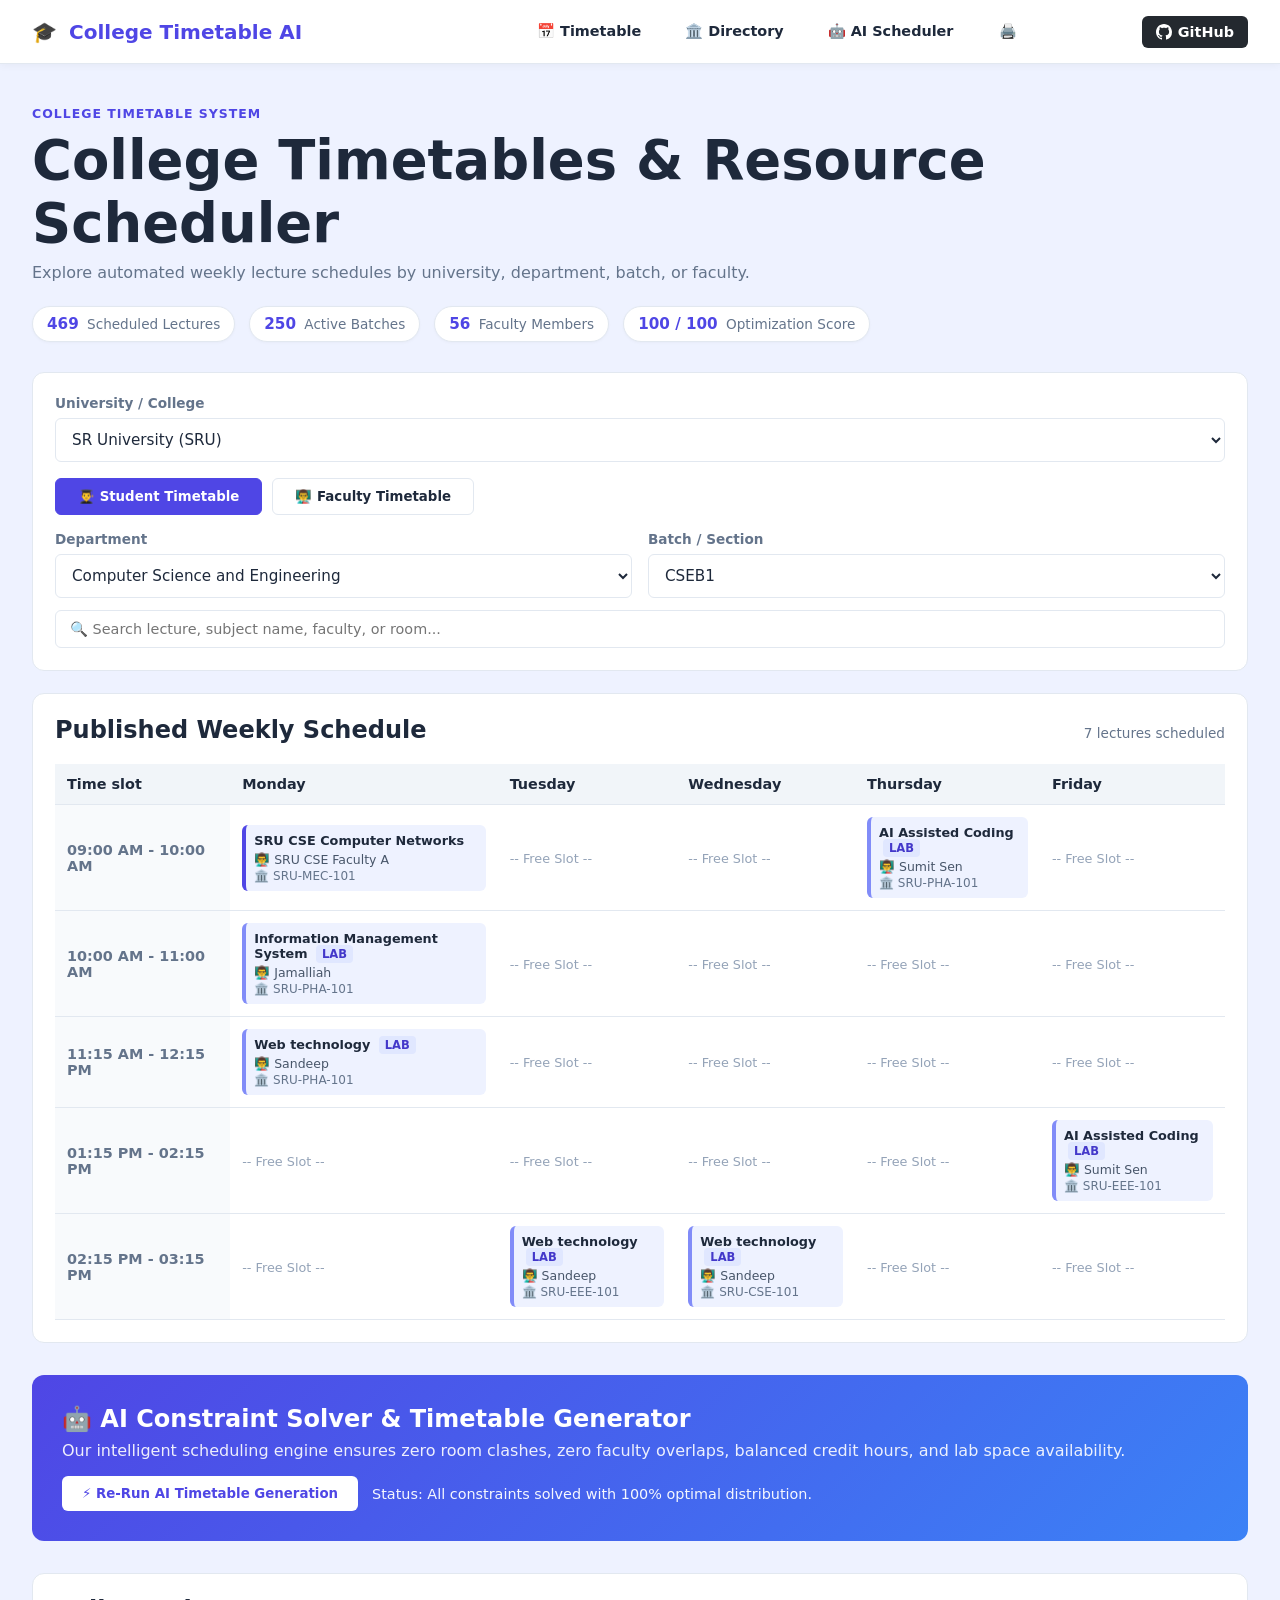
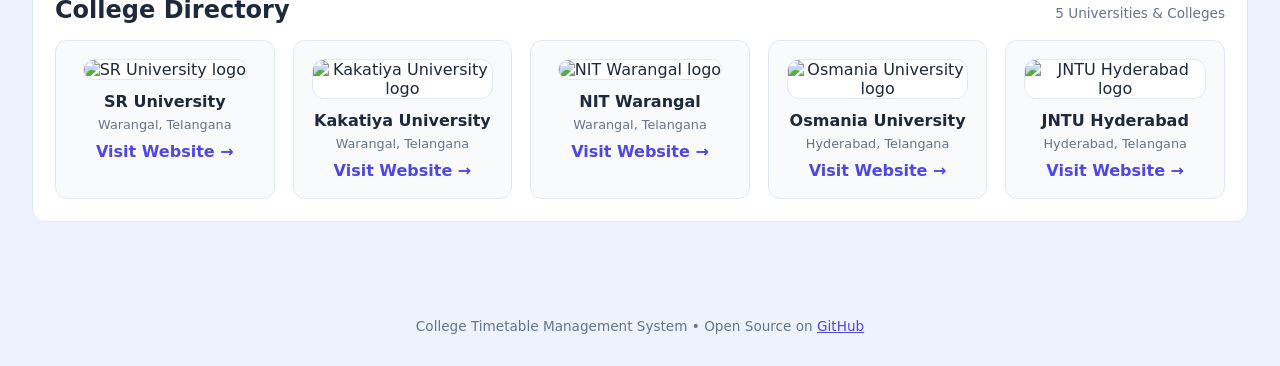
==== index.html @ f6eda003 "Add GitHub Pages website and automated deployment workflow" ====
<!DOCTYPE html>
<html lang="en">
<head>
    <meta charset="UTF-8">
    <meta name="viewport" content="width=device-width, initial-scale=1.0">
    <title>College Timetable & AI Resource Scheduler</title>
    <link rel="stylesheet" href="css/style.css">
    <style>
        .nav-bar {
            display: flex;
            justify-content: space-between;
            align-items: center;
            background: #ffffff;
            border-bottom: 1px solid var(--border-color);
            padding: 14px 32px;
            position: sticky;
            top: 0;
            z-index: 100;
            box-shadow: 0 2px 8px rgba(0,0,0,0.04);
        }
        .nav-brand {
            display: flex;
            align-items: center;
            gap: 12px;
            font-size: 1.25rem;
            font-weight: 700;
            color: var(--primary);
            text-decoration: none;
        }
        .nav-links {
            display: flex;
            gap: 16px;
            align-items: center;
        }
        .nav-links a, .nav-links button {
            color: var(--text-main);
            text-decoration: none;
            font-weight: 600;
            font-size: 0.9rem;
            padding: 8px 14px;
            border-radius: 6px;
            transition: all 0.2s ease;
            background: none;
            border: none;
            cursor: pointer;
        }
        .nav-links a:hover, .nav-links button:hover {
            background: #eef2ff;
            color: var(--primary);
        }
        .btn-gh {
            background: #24292f !important;
            color: #ffffff !important;
            display: inline-flex;
            align-items: center;
            gap: 6px;
        }
        .btn-gh:hover {
            background: #000000 !important;
            color: #ffffff !important;
        }
        .stats-badge-row {
            display: flex;
            gap: 14px;
            flex-wrap: wrap;
            margin-top: 18px;
        }
        .stat-pill {
            background: #ffffff;
            border: 1px solid var(--border-color);
            padding: 8px 14px;
            border-radius: 20px;
            font-size: 0.85rem;
            color: var(--text-muted);
            box-shadow: 0 1px 3px rgba(0,0,0,0.03);
        }
        .stat-pill strong {
            color: var(--primary);
            font-size: 0.95rem;
            margin-right: 4px;
        }
        .search-bar-wrap {
            margin-top: 12px;
            position: relative;
        }
        .search-bar-wrap input {
            width: 100%;
            padding: 10px 14px;
            border: 1px solid var(--border-color);
            border-radius: 6px;
            font-size: 0.9rem;
            background: #ffffff;
        }
        .print-btn {
            background: var(--primary);
            color: white !important;
            border-radius: 6px;
            padding: 9px 16px !important;
        }
        @media print {
            .nav-bar, .public-controls, .viewer-choice, .college-directory, .ai-control-box, .print-btn, .search-bar-wrap {
                display: none !important;
            }
            .public-shell {
                padding: 0 !important;
                width: 100% !important;
            }
            .public-table-wrap {
                border: none !important;
                padding: 0 !important;
            }
        }
    </style>
</head>
<body class="public-page">
    <nav class="nav-bar">
        <a href="#top" class="nav-brand">
            <span>🎓</span>
            <span>College Timetable AI</span>
        </a>
        <div class="nav-links">
            <a href="#timetable-section">📅 Timetable</a>
            <a href="#colleges-section">🏛️ Directory</a>
            <a href="#ai-section">🤖 AI Scheduler</a>
            <button class="print-btn" onclick="printTimetable()">🖨️ Print / PDF</button>
            <a class="btn-gh" href="https://github.com/2503a52753-Purna/College_timetable_generator" target="_blank" rel="noopener">
                <svg height="16" width="16" viewBox="0 0 16 16" fill="currentColor">
                    <path d="M8 0C3.58 0 0 3.58 0 8c0 3.54 2.29 6.53 5.47 7.59.4.07.55-.17.55-.38 0-.19-.01-.82-.01-1.49-2.01.37-2.53-.49-2.69-.94-.09-.23-.48-.94-.82-1.13-.28-.15-.68-.52-.01-.53.63-.01 1.08.58 1.23.82.72 1.21 1.87.87 2.33.66.07-.52.28-.87.51-1.07-1.78-.2-3.64-.89-3.64-3.95 0-.87.31-1.59.82-2.15-.08-.2-.36-1.02.08-2.12 0 0 .67-.21 2.2.82.64-.18 1.32-.27 2-.27.68 0 1.36.09 2 .27 1.53-1.04 2.2-.82 2.2-.82.44 1.1.16 1.92.08 2.12.51.56.82 1.27.82 2.15 0 3.07-1.87 3.75-3.65 3.95.29.25.54.73.54 1.48 0 1.07-.01 1.93-.01 2.2 0 .21.15.46.55.38A8.013 8.013 0 0016 8c0-4.42-3.58-8-8-8z"></path>
                </svg>
                GitHub
            </a>
        </div>
    </nav>

    <main class="public-shell" id="top">
        <header class="public-header">
            <div>
                <p class="eyebrow">College Timetable System</p>
                <h1>College Timetables & Resource Scheduler</h1>
                <p class="public-subtitle">Explore automated weekly lecture schedules by university, department, batch, or faculty.</p>
                
                <div class="stats-badge-row">
                    <span class="stat-pill"><strong id="total-entries-count">469</strong> Scheduled Lectures</span>
                    <span class="stat-pill"><strong id="total-sections-count">250</strong> Active Batches</span>
                    <span class="stat-pill"><strong id="total-faculty-count">56</strong> Faculty Members</span>
                    <span class="stat-pill"><strong id="score-display">100 / 100</strong> Optimization Score</span>
                </div>
            </div>
        </header>

        <!-- Filter Controls -->
        <section class="public-controls" id="timetable-section" aria-label="Timetable filters">
            <div class="college-select-row">
                <label>University / College
                    <select id="filter-college">
                        <option value="">Loading Colleges...</option>
                    </select>
                </label>
            </div>

            <div class="viewer-choice" style="margin-top: 16px; margin-bottom: 16px; padding: 0; border: none; background: transparent;">
                <div class="viewer-choice-buttons">
                    <button class="viewer-choice-button active" id="student-choice" type="button">👨‍🎓 Student Timetable</button>
                    <button class="viewer-choice-button" id="faculty-choice" type="button">👨‍🏫 Faculty Timetable</button>
                </div>
            </div>

            <div class="student-filters viewer-filters">
                <label>Department
                    <select id="filter-dept">
                        <option value="">Select college first</option>
                    </select>
                </label>
                <label>Batch / Section
                    <select id="filter-section" disabled>
                        <option value="">Select department first</option>
                    </select>
                </label>
            </div>

            <div class="faculty-filters viewer-filters hidden">
                <label>Faculty Member
                    <select id="filter-faculty">
                        <option value="">Select college first</option>
                    </select>
                </label>
            </div>

            <div class="search-bar-wrap">
                <input type="text" id="timetable-search" placeholder="🔍 Search lecture, subject name, faculty, or room...">
            </div>
        </section>

        <!-- Published Timetable Matrix -->
        <section class="public-table-wrap">
            <div class="table-heading">
                <h2>Published Weekly Schedule</h2>
                <span id="result-count">Select a section</span>
            </div>
            <div class="table-responsive">
                <table class="data-table" id="public-timetable">
                    <thead>
                        <tr>
                            <th style="min-width: 140px;">Time slot</th>
                            <th>Monday</th>
                            <th>Tuesday</th>
                            <th>Wednesday</th>
                            <th>Thursday</th>
                            <th>Friday</th>
                        </tr>
                    </thead>
                    <tbody id="timetable-matrix-body">
                        <tr><td colspan="6" class="timetable-empty">Loading timetable data...</td></tr>
                    </tbody>
                </table>
            </div>
        </section>

        <!-- AI Scheduler Simulation -->
        <section class="ai-control-box" id="ai-section" style="margin-top: 32px;">
            <h2>🤖 AI Constraint Solver & Timetable Generator</h2>
            <p>Our intelligent scheduling engine ensures zero room clashes, zero faculty overlaps, balanced credit hours, and lab space availability.</p>
            <div style="display: flex; gap: 14px; align-items: center; flex-wrap: wrap;">
                <button class="btn btn-primary" id="btn-run-ai" onclick="runAiScheduler()">⚡ Re-Run AI Timetable Generation</button>
                <span id="ai-status-text" style="font-size: 0.9rem; opacity: 0.95;">Status: All constraints solved with 100% optimal distribution.</span>
            </div>
        </section>

        <!-- College Directory -->
        <section class="college-directory" id="colleges-section" style="margin-top: 32px;">
            <div class="table-heading">
                <h2>College Directory</h2>
                <span id="college-count">5 Universities</span>
            </div>
            <div id="college-grid" class="college-grid"></div>
        </section>
    </main>

    <footer style="text-align: center; padding: 32px; color: var(--text-muted); font-size: 0.85rem;">
        <p>College Timetable Management System &bull; Open Source on <a href="https://github.com/2503a52753-Purna/College_timetable_generator" style="color: var(--primary);">GitHub</a></p>
    </footer>

    <script src="js/app.js"></script>
</body>
</html>
---- css/style.css ----
:root {
    --primary: #4f46e5;
    --primary-hover: #4338ca;
    --success: #16a34a;
    --bg-color: #f8fafc;
    --card-bg: #ffffff;
    --text-main: #1e293b;
    --text-muted: #64748b;
    --border-color: #e2e8f0;
    --sidebar-width: 260px;
}

* {
    box-sizing: border-box;
    margin: 0;
    padding: 0;
    font-family: 'Segoe UI', system-ui, -apple-system, sans-serif;
}

body {
    background-color: var(--bg-color);
    color: var(--text-main);
}

.app-container {
    display: flex;
    min-height: 100vh;
}

/* Sidebar */
.sidebar {
    width: var(--sidebar-width);
    background-color: var(--card-bg);
    border-right: 1px solid var(--border-color);
    display: flex;
    flex-direction: column;
    position: fixed;
    height: 100vh;
}

.brand {
    padding: 24px;
    border-bottom: 1px solid var(--border-color);
}

.brand h2 { font-size: 1.25rem; color: var(--primary); }
.brand p { font-size: 0.8rem; color: var(--text-muted); }

.nav-menu {
    padding: 16px;
    display: flex;
    flex-direction: column;
    gap: 8px;
}

.nav-link {
    padding: 12px 16px;
    color: var(--text-main);
    text-decoration: none;
    border-radius: 8px;
    font-weight: 500;
    transition: background 0.2s;
}

.nav-link:hover, .nav-link.active {
    background-color: #eef2ff;
    color: var(--primary);
}

/* Main Content */
.main-content {
    flex: 1;
    margin-left: var(--sidebar-width);
    padding: 32px;
}

.topbar {
    display: flex;
    justify-content: space-between;
    align-items: center;
    margin-bottom: 24px;
}

.topbar h1 { font-size: 1.5rem; }

.user-profile {
    background: var(--card-bg);
    padding: 8px 16px;
    border-radius: 20px;
    border: 1px solid var(--border-color);
    font-size: 0.9rem;
    font-weight: 600;
}

.user-actions { display: flex; align-items: center; gap: 10px; }
.btn-logout { background: #e2e8f0; color: var(--text-main); padding: 8px 12px; }

.auth-page, .public-page { min-height: 100vh; background: #eef2ff; }
.auth-page { display: grid; place-items: center; padding: 24px; }
.login-card { width: min(100%, 420px); background: var(--card-bg); padding: 36px; border: 1px solid var(--border-color); border-radius: 12px; box-shadow: 0 20px 45px rgba(30, 41, 59, 0.12); }
.eyebrow { color: var(--primary); font-size: 0.78rem; font-weight: 700; letter-spacing: 0.08em; text-transform: uppercase; }
.login-card h1, .public-header h1 { margin: 8px 0; }
.login-copy, .public-subtitle { color: var(--text-muted); margin-bottom: 24px; }
.login-card form { display: grid; gap: 8px; }
.login-card input { padding: 11px 12px; border: 1px solid var(--border-color); border-radius: 6px; margin-bottom: 10px; font-size: 1rem; }
.btn-login { background: var(--primary); color: white; margin-top: 8px; }
.form-error { background: #fee2e2; color: #991b1b; padding: 10px 12px; border-radius: 6px; margin-bottom: 16px; }
.back-link, .admin-link { display: inline-block; color: var(--primary); font-weight: 600; margin-top: 20px; text-decoration: none; }
.portal-options { display: grid; gap: 12px; margin-top: 26px; }
.portal-option { display: grid; grid-template-columns: 42px 1fr auto; align-items: center; gap: 14px; padding: 16px; border: 1px solid var(--border-color); border-radius: 8px; color: var(--text-main); text-decoration: none; transition: border-color 0.2s, transform 0.2s; }
.portal-option:hover { border-color: var(--primary); transform: translateY(-2px); }
.portal-option strong, .portal-option small { display: block; }
.portal-option small { color: var(--text-muted); margin-top: 4px; }
.portal-icon { display: grid; place-items: center; width: 38px; height: 38px; border-radius: 50%; background: #eef2ff; color: var(--primary); font-weight: 800; }
.public-shell { width: min(1400px, 100%); margin: 0 auto; padding: 42px 32px; }
.public-header { display: flex; justify-content: space-between; align-items: flex-start; gap: 24px; margin-bottom: 30px; }
.public-header h1 { font-size: clamp(2rem, 5vw, 3.4rem); }
.admin-link { margin-top: 4px; white-space: nowrap; }
.public-controls, .public-table-wrap, .college-directory { background: var(--card-bg); border: 1px solid var(--border-color); border-radius: 12px; padding: 22px; }
.viewer-choice { background: var(--card-bg); border: 1px solid var(--border-color); border-radius: 12px; padding: 22px; margin-bottom: 16px; }
.viewer-choice h2 { margin-bottom: 14px; }
.viewer-choice-buttons { display: flex; gap: 10px; }
.viewer-choice-button { padding: 10px 22px; border: 1px solid var(--border-color); border-radius: 6px; background: white; color: var(--text-main); cursor: pointer; font-weight: 700; }
.viewer-choice-button.active { background: var(--primary); border-color: var(--primary); color: white; }
.public-controls { margin-bottom: 22px; }
.viewer-filters { display: grid; grid-template-columns: repeat(2, minmax(0, 1fr)); gap: 16px; }
.faculty-filters { grid-template-columns: minmax(0, 1fr); }
.hidden { display: none; }
.public-controls label { display: grid; gap: 7px; color: var(--text-muted); font-size: 0.85rem; font-weight: 700; }
.public-controls select { padding: 11px 12px; border: 1px solid var(--border-color); border-radius: 6px; background: white; color: var(--text-main); font-size: 0.95rem; }
.table-heading { display: flex; align-items: baseline; justify-content: space-between; gap: 16px; }
.table-heading span { color: var(--text-muted); font-size: 0.85rem; }
.free-slot { color: #94a3b8; font-size: 0.8rem; }

.college-directory { margin-bottom: 22px; }
.college-grid {
    display: grid;
    grid-template-columns: repeat(auto-fit, minmax(180px, 1fr));
    gap: 18px;
    margin-top: 16px;
}
.college-card {
    background: #f8fafc;
    border: 1px solid var(--border-color);
    border-radius: 12px;
    padding: 18px;
    text-align: center;
    transition: transform 0.2s ease, box-shadow 0.2s ease;
}
.college-card:hover {
    transform: translateY(-2px);
    box-shadow: 0 12px 30px rgba(15, 23, 42, 0.08);
}
.college-card img {
    width: 88px;
    height: 88px;
    object-fit: contain;
    border-radius: 12px;
    background: white;
    border: 1px solid var(--border-color);
    margin-bottom: 12px;
}
.college-card h3 {
    font-size: 1rem;
    margin-bottom: 6px;
}
.college-card p {
    color: var(--text-muted);
    font-size: 0.8rem;
    margin-bottom: 10px;
}
.college-card a {
    color: var(--primary);
    text-decoration: none;
    font-weight: 600;
}

/* Tabs */
.tab-pane { display: none; }
.tab-pane.active { display: block; }

/* Dashboard Cards */
.stats-grid {
    display: grid;
    grid-template-columns: repeat(auto-fit, minmax(220px, 1fr));
    gap: 20px;
    margin-bottom: 24px;
}

.stat-card {
    background: var(--card-bg);
    padding: 20px;
    border-radius: 12px;
    border: 1px solid var(--border-color);
}

.stat-card h3 { font-size: 0.9rem; color: var(--text-muted); margin-bottom: 8px; }
.stat-val { font-size: 1.5rem; font-weight: bold; }

.ai-control-box {
    background: linear-gradient(135deg, #4f46e5 0%, #3b82f6 100%);
    color: white;
    padding: 30px;
    border-radius: 12px;
    margin-bottom: 24px;
}

.ai-control-box h2 { margin-bottom: 8px; }
.ai-control-box p { margin-bottom: 16px; opacity: 0.9; }

.suggestions-container {
    background: var(--card-bg);
    padding: 20px;
    border-radius: 12px;
    border: 1px solid var(--border-color);
}

.suggestions-container h3 { margin-bottom: 12px; }
.suggestions-container ul { padding-left: 20px; color: var(--text-muted); }

/* Buttons */
.btn {
    padding: 10px 20px;
    border: none;
    border-radius: 6px;
    font-weight: 600;
    cursor: pointer;
    transition: opacity 0.2s;
}
.btn:hover { opacity: 0.9; }
.btn-primary { background: white; color: var(--primary); }
.btn-success { background: var(--success); color: white; }
.btn-secondary { background: var(--text-muted); color: white; }
.btn-danger { background: #dc2626; color: white; padding: 4px 8px; font-size: 0.8rem; }
.btn-warning { background: #d97706; color: white; padding: 4px 8px; font-size: 0.8rem; }

/* Master Management */
.master-header {
    display: flex;
    justify-content: space-between;
    align-items: center;
    margin-bottom: 20px;
    flex-wrap: wrap;
    gap: 12px;
}

.entity-tabs { display: flex; gap: 8px; flex-wrap: wrap; }
.sub-tab {
    padding: 6px 14px;
    background: var(--card-bg);
    border: 1px solid var(--border-color);
    border-radius: 6px;
    cursor: pointer;
    font-weight: 500;
}
.sub-tab.active { background: var(--primary); color: white; border-color: var(--primary); }

.master-body {
    background: var(--card-bg);
    padding: 24px;
    border-radius: 12px;
    border: 1px solid var(--border-color);
}

.form-grid {
    display: grid;
    grid-template-columns: repeat(auto-fit, minmax(200px, 1fr));
    gap: 16px;
    margin-bottom: 16px;
}

.form-group { display: flex; flex-direction: column; gap: 6px; }
.form-group label { font-size: 0.85rem; font-weight: 600; color: var(--text-muted); }
.form-group input, .form-group select {
    padding: 8px 12px;
    border: 1px solid var(--border-color);
    border-radius: 6px;
    outline: none;
}

/* Tables */
.table-responsive { overflow-x: auto; margin-top: 20px; }
.data-table {
    width: 100%;
    border-collapse: collapse;
    text-align: left;
    font-size: 0.9rem;
}
.data-table th, .data-table td {
    padding: 12px;
    border-bottom: 1px solid var(--border-color);
}
.data-table th { background: #f1f5f9; font-weight: 600; }

/* Timetable Filters */
.filter-toolbar {
    display: flex;
    justify-content: space-between;
    align-items: center;
    margin-bottom: 20px;
    flex-wrap: wrap;
    gap: 12px;
}

.filters { display: flex; gap: 10px; flex-wrap: wrap; }
.filters select { padding: 8px; border-radius: 6px; border: 1px solid var(--border-color); }
.filters select:disabled { background: #f1f5f9; color: #94a3b8; cursor: not-allowed; }
.timetable-empty { padding: 36px !important; text-align: center; color: #64748b; font-weight: 600; }

.cell-card {
    background: #eef2ff;
    padding: 8px;
    border-radius: 6px;
    font-size: 0.8rem;
    border-left: 3px solid var(--primary);
}

@media (max-width: 768px) {
    .sidebar { width: 70px; }
    .sidebar .brand h2, .sidebar .brand p, .sidebar .nav-link span { display: none; }
    .main-content { margin-left: 70px; padding: 16px; }
    .public-shell { padding: 26px 16px; }
    .public-header { display: block; }
    .viewer-filters { grid-template-columns: 1fr; }
    .admin-link { margin-top: 12px; }
}
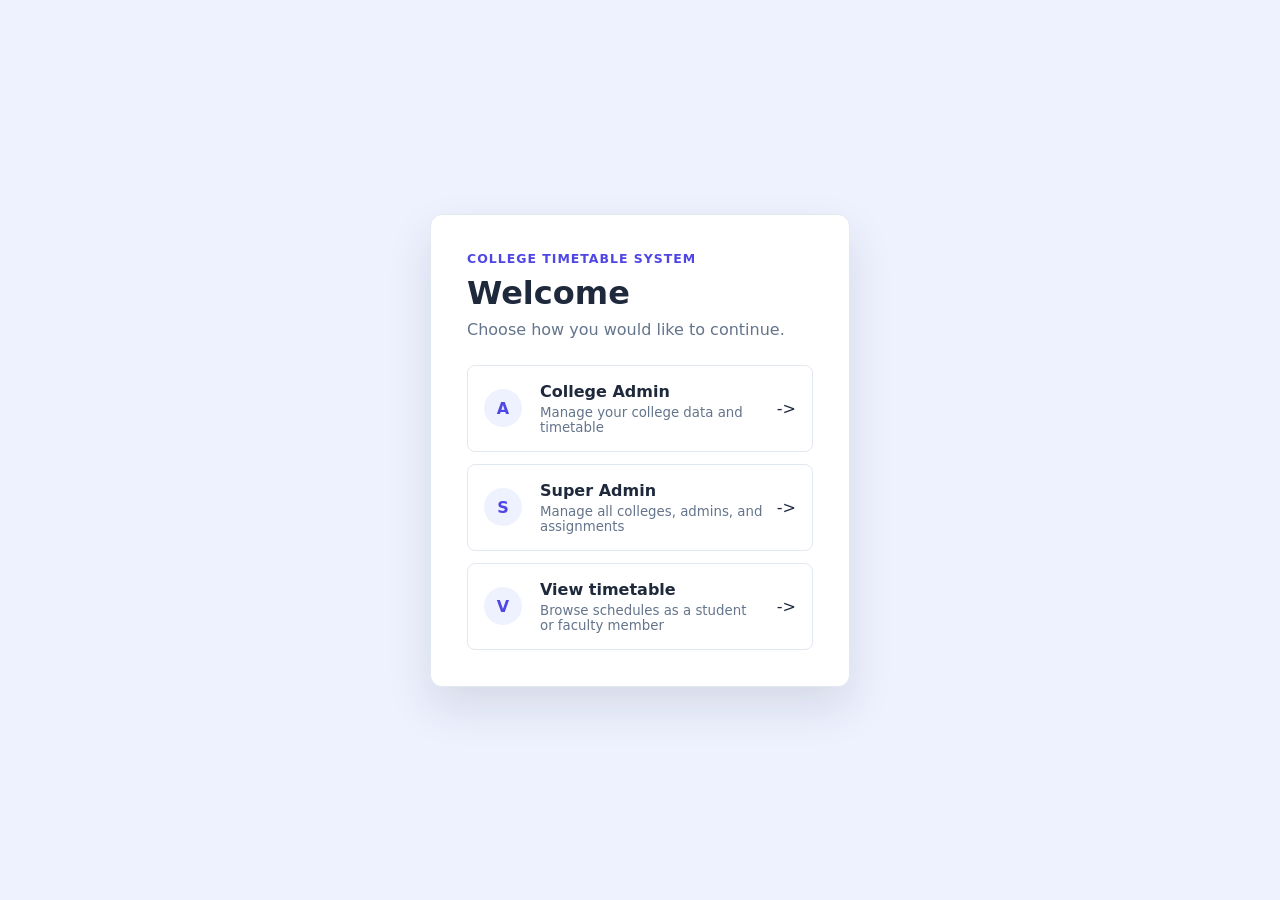
==== commit 202e503d: "Restore exact original 3-tier portal, admin login, and dashboard system" ====
--- a/index.html
+++ b/index.html
@@ -3,243 +3,31 @@
 <head>
     <meta charset="UTF-8">
     <meta name="viewport" content="width=device-width, initial-scale=1.0">
-    <title>College Timetable & AI Resource Scheduler</title>
+    <title>College Timetable System</title>
     <link rel="stylesheet" href="css/style.css">
-    <style>
-        .nav-bar {
-            display: flex;
-            justify-content: space-between;
-            align-items: center;
-            background: #ffffff;
-            border-bottom: 1px solid var(--border-color);
-            padding: 14px 32px;
-            position: sticky;
-            top: 0;
-            z-index: 100;
-            box-shadow: 0 2px 8px rgba(0,0,0,0.04);
-        }
-        .nav-brand {
-            display: flex;
-            align-items: center;
-            gap: 12px;
-            font-size: 1.25rem;
-            font-weight: 700;
-            color: var(--primary);
-            text-decoration: none;
-        }
-        .nav-links {
-            display: flex;
-            gap: 16px;
-            align-items: center;
-        }
-        .nav-links a, .nav-links button {
-            color: var(--text-main);
-            text-decoration: none;
-            font-weight: 600;
-            font-size: 0.9rem;
-            padding: 8px 14px;
-            border-radius: 6px;
-            transition: all 0.2s ease;
-            background: none;
-            border: none;
-            cursor: pointer;
-        }
-        .nav-links a:hover, .nav-links button:hover {
-            background: #eef2ff;
-            color: var(--primary);
-        }
-        .btn-gh {
-            background: #24292f !important;
-            color: #ffffff !important;
-            display: inline-flex;
-            align-items: center;
-            gap: 6px;
-        }
-        .btn-gh:hover {
-            background: #000000 !important;
-            color: #ffffff !important;
-        }
-        .stats-badge-row {
-            display: flex;
-            gap: 14px;
-            flex-wrap: wrap;
-            margin-top: 18px;
-        }
-        .stat-pill {
-            background: #ffffff;
-            border: 1px solid var(--border-color);
-            padding: 8px 14px;
-            border-radius: 20px;
-            font-size: 0.85rem;
-            color: var(--text-muted);
-            box-shadow: 0 1px 3px rgba(0,0,0,0.03);
-        }
-        .stat-pill strong {
-            color: var(--primary);
-            font-size: 0.95rem;
-            margin-right: 4px;
-        }
-        .search-bar-wrap {
-            margin-top: 12px;
-            position: relative;
-        }
-        .search-bar-wrap input {
-            width: 100%;
-            padding: 10px 14px;
-            border: 1px solid var(--border-color);
-            border-radius: 6px;
-            font-size: 0.9rem;
-            background: #ffffff;
-        }
-        .print-btn {
-            background: var(--primary);
-            color: white !important;
-            border-radius: 6px;
-            padding: 9px 16px !important;
-        }
-        @media print {
-            .nav-bar, .public-controls, .viewer-choice, .college-directory, .ai-control-box, .print-btn, .search-bar-wrap {
-                display: none !important;
-            }
-            .public-shell {
-                padding: 0 !important;
-                width: 100% !important;
-            }
-            .public-table-wrap {
-                border: none !important;
-                padding: 0 !important;
-            }
-        }
-    </style>
 </head>
-<body class="public-page">
-    <nav class="nav-bar">
-        <a href="#top" class="nav-brand">
-            <span>🎓</span>
-            <span>College Timetable AI</span>
-        </a>
-        <div class="nav-links">
-            <a href="#timetable-section">📅 Timetable</a>
-            <a href="#colleges-section">🏛️ Directory</a>
-            <a href="#ai-section">🤖 AI Scheduler</a>
-            <button class="print-btn" onclick="printTimetable()">🖨️ Print / PDF</button>
-            <a class="btn-gh" href="https://github.com/2503a52753-Purna/College_timetable_generator" target="_blank" rel="noopener">
-                <svg height="16" width="16" viewBox="0 0 16 16" fill="currentColor">
-                    <path d="M8 0C3.58 0 0 3.58 0 8c0 3.54 2.29 6.53 5.47 7.59.4.07.55-.17.55-.38 0-.19-.01-.82-.01-1.49-2.01.37-2.53-.49-2.69-.94-.09-.23-.48-.94-.82-1.13-.28-.15-.68-.52-.01-.53.63-.01 1.08.58 1.23.82.72 1.21 1.87.87 2.33.66.07-.52.28-.87.51-1.07-1.78-.2-3.64-.89-3.64-3.95 0-.87.31-1.59.82-2.15-.08-.2-.36-1.02.08-2.12 0 0 .67-.21 2.2.82.64-.18 1.32-.27 2-.27.68 0 1.36.09 2 .27 1.53-1.04 2.2-.82 2.2-.82.44 1.1.16 1.92.08 2.12.51.56.82 1.27.82 2.15 0 3.07-1.87 3.75-3.65 3.95.29.25.54.73.54 1.48 0 1.07-.01 1.93-.01 2.2 0 .21.15.46.55.38A8.013 8.013 0 0016 8c0-4.42-3.58-8-8-8z"></path>
-                </svg>
-                GitHub
+<body class="auth-page">
+    <main class="login-card portal-card">
+        <p class="eyebrow">College Timetable System</p>
+        <h1>Welcome</h1>
+        <p class="login-copy">Choose how you would like to continue.</p>
+        <div class="portal-options">
+            <a class="portal-option portal-admin" href="admin-login.html?role=college">
+                <span class="portal-icon">A</span>
+                <span><strong>College Admin</strong><small>Manage your college data and timetable</small></span>
+                <span aria-hidden="true">-&gt;</span>
+            </a>
+            <a class="portal-option portal-superadmin" href="admin-login.html?role=super">
+                <span class="portal-icon">S</span>
+                <span><strong>Super Admin</strong><small>Manage all colleges, admins, and assignments</small></span>
+                <span aria-hidden="true">-&gt;</span>
+            </a>
+            <a class="portal-option portal-viewer" href="timetables.html">
+                <span class="portal-icon">V</span>
+                <span><strong>View timetable</strong><small>Browse schedules as a student or faculty member</small></span>
+                <span aria-hidden="true">-&gt;</span>
             </a>
         </div>
-    </nav>
-
-    <main class="public-shell" id="top">
-        <header class="public-header">
-            <div>
-                <p class="eyebrow">College Timetable System</p>
-                <h1>College Timetables & Resource Scheduler</h1>
-                <p class="public-subtitle">Explore automated weekly lecture schedules by university, department, batch, or faculty.</p>
-                
-                <div class="stats-badge-row">
-                    <span class="stat-pill"><strong id="total-entries-count">469</strong> Scheduled Lectures</span>
-                    <span class="stat-pill"><strong id="total-sections-count">250</strong> Active Batches</span>
-                    <span class="stat-pill"><strong id="total-faculty-count">56</strong> Faculty Members</span>
-                    <span class="stat-pill"><strong id="score-display">100 / 100</strong> Optimization Score</span>
-                </div>
-            </div>
-        </header>
-
-        <!-- Filter Controls -->
-        <section class="public-controls" id="timetable-section" aria-label="Timetable filters">
-            <div class="college-select-row">
-                <label>University / College
-                    <select id="filter-college">
-                        <option value="">Loading Colleges...</option>
-                    </select>
-                </label>
-            </div>
-
-            <div class="viewer-choice" style="margin-top: 16px; margin-bottom: 16px; padding: 0; border: none; background: transparent;">
-                <div class="viewer-choice-buttons">
-                    <button class="viewer-choice-button active" id="student-choice" type="button">👨‍🎓 Student Timetable</button>
-                    <button class="viewer-choice-button" id="faculty-choice" type="button">👨‍🏫 Faculty Timetable</button>
-                </div>
-            </div>
-
-            <div class="student-filters viewer-filters">
-                <label>Department
-                    <select id="filter-dept">
-                        <option value="">Select college first</option>
-                    </select>
-                </label>
-                <label>Batch / Section
-                    <select id="filter-section" disabled>
-                        <option value="">Select department first</option>
-                    </select>
-                </label>
-            </div>
-
-            <div class="faculty-filters viewer-filters hidden">
-                <label>Faculty Member
-                    <select id="filter-faculty">
-                        <option value="">Select college first</option>
-                    </select>
-                </label>
-            </div>
-
-            <div class="search-bar-wrap">
-                <input type="text" id="timetable-search" placeholder="🔍 Search lecture, subject name, faculty, or room...">
-            </div>
-        </section>
-
-        <!-- Published Timetable Matrix -->
-        <section class="public-table-wrap">
-            <div class="table-heading">
-                <h2>Published Weekly Schedule</h2>
-                <span id="result-count">Select a section</span>
-            </div>
-            <div class="table-responsive">
-                <table class="data-table" id="public-timetable">
-                    <thead>
-                        <tr>
-                            <th style="min-width: 140px;">Time slot</th>
-                            <th>Monday</th>
-                            <th>Tuesday</th>
-                            <th>Wednesday</th>
-                            <th>Thursday</th>
-                            <th>Friday</th>
-                        </tr>
-                    </thead>
-                    <tbody id="timetable-matrix-body">
-                        <tr><td colspan="6" class="timetable-empty">Loading timetable data...</td></tr>
-                    </tbody>
-                </table>
-            </div>
-        </section>
-
-        <!-- AI Scheduler Simulation -->
-        <section class="ai-control-box" id="ai-section" style="margin-top: 32px;">
-            <h2>🤖 AI Constraint Solver & Timetable Generator</h2>
-            <p>Our intelligent scheduling engine ensures zero room clashes, zero faculty overlaps, balanced credit hours, and lab space availability.</p>
-            <div style="display: flex; gap: 14px; align-items: center; flex-wrap: wrap;">
-                <button class="btn btn-primary" id="btn-run-ai" onclick="runAiScheduler()">⚡ Re-Run AI Timetable Generation</button>
-                <span id="ai-status-text" style="font-size: 0.9rem; opacity: 0.95;">Status: All constraints solved with 100% optimal distribution.</span>
-            </div>
-        </section>
-
-        <!-- College Directory -->
-        <section class="college-directory" id="colleges-section" style="margin-top: 32px;">
-            <div class="table-heading">
-                <h2>College Directory</h2>
-                <span id="college-count">5 Universities</span>
-            </div>
-            <div id="college-grid" class="college-grid"></div>
-        </section>
     </main>
-
-    <footer style="text-align: center; padding: 32px; color: var(--text-muted); font-size: 0.85rem;">
-        <p>College Timetable Management System &bull; Open Source on <a href="https://github.com/2503a52753-Purna/College_timetable_generator" style="color: var(--primary);">GitHub</a></p>
-    </footer>
-
-    <script src="js/app.js"></script>
 </body>
 </html>
